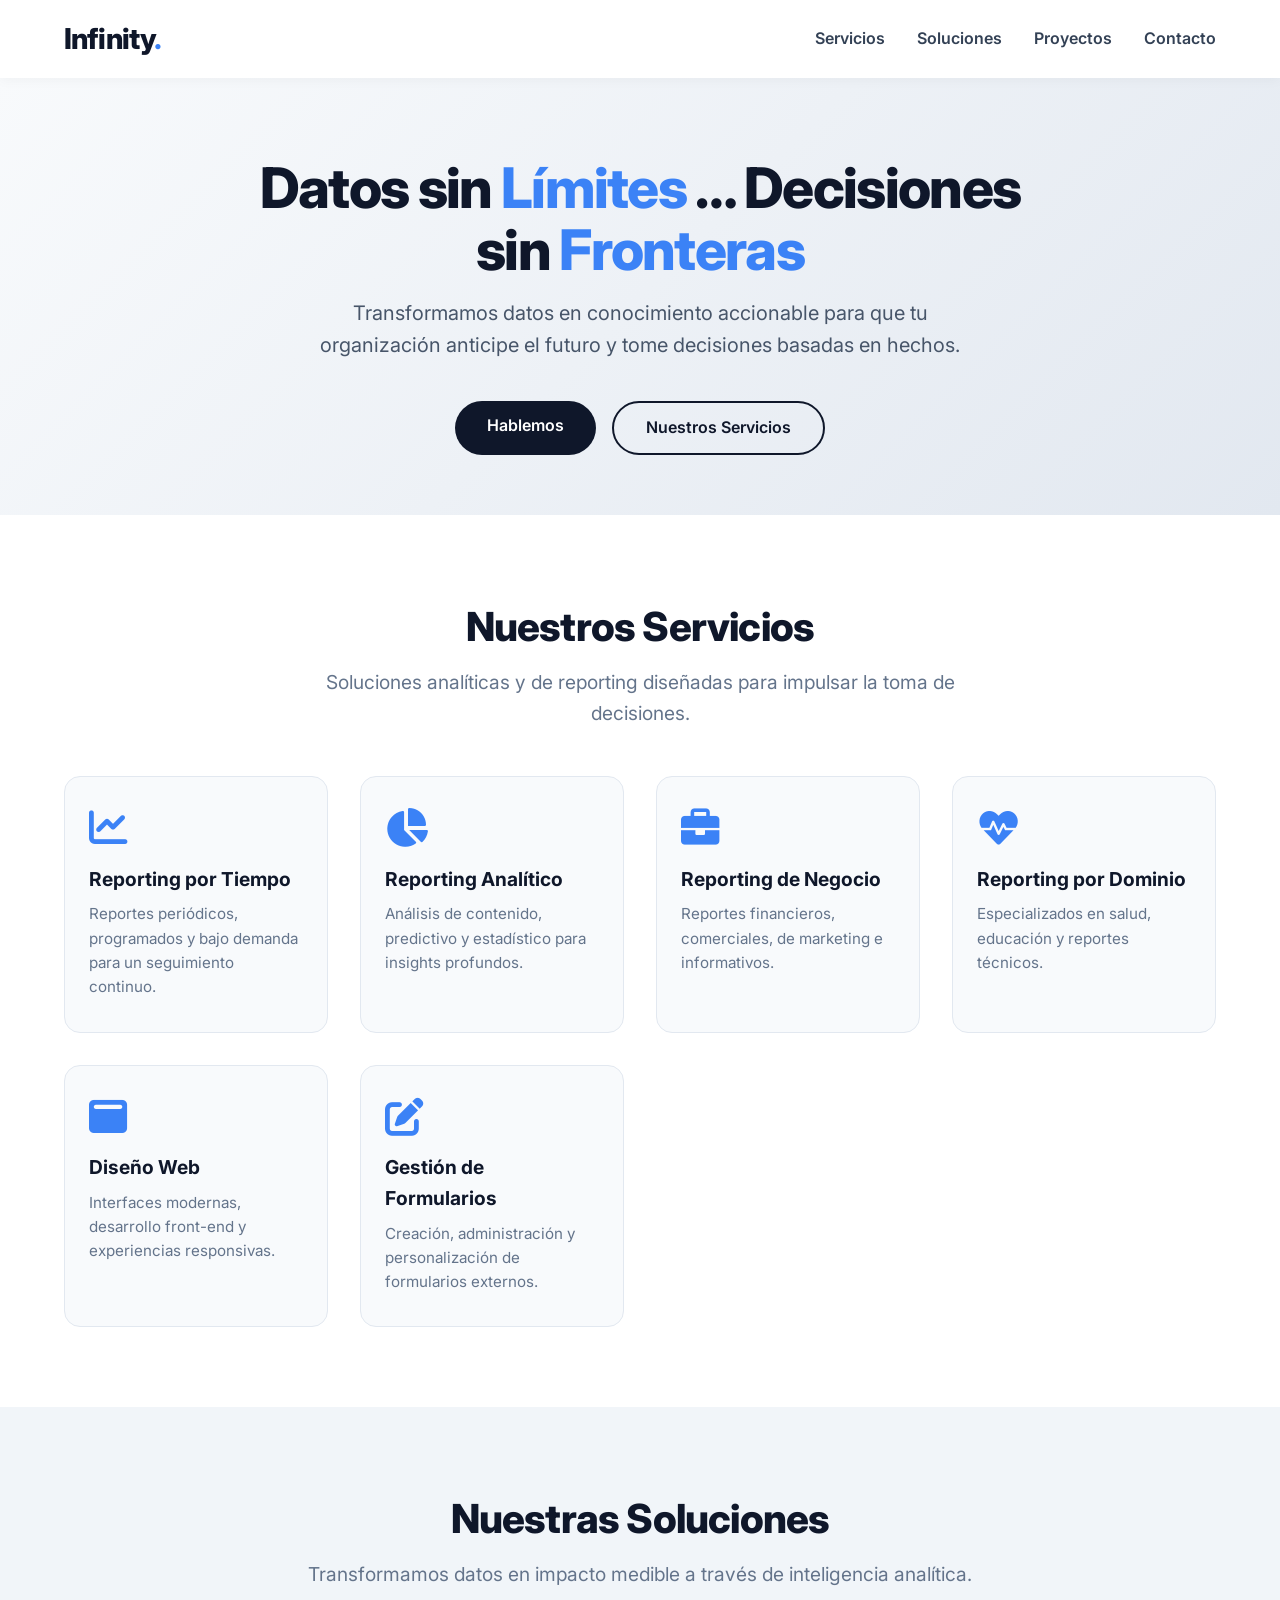
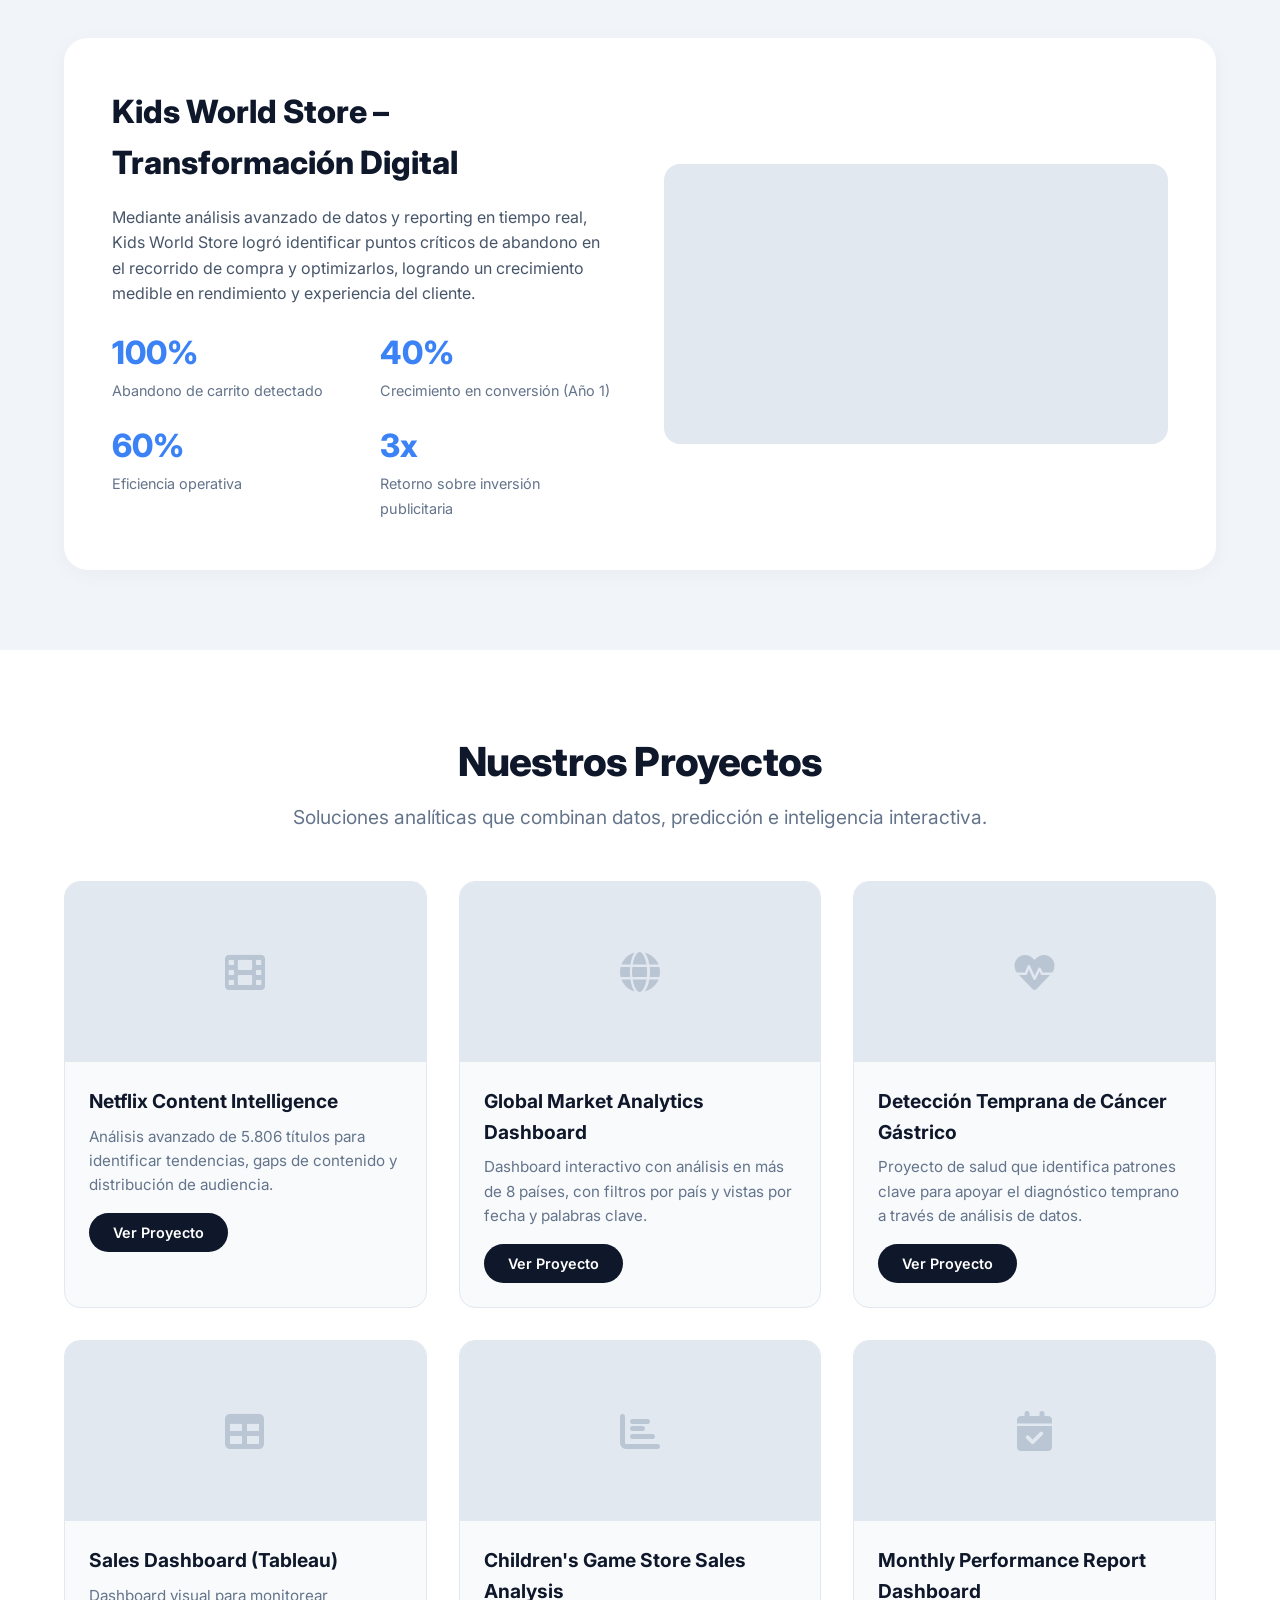
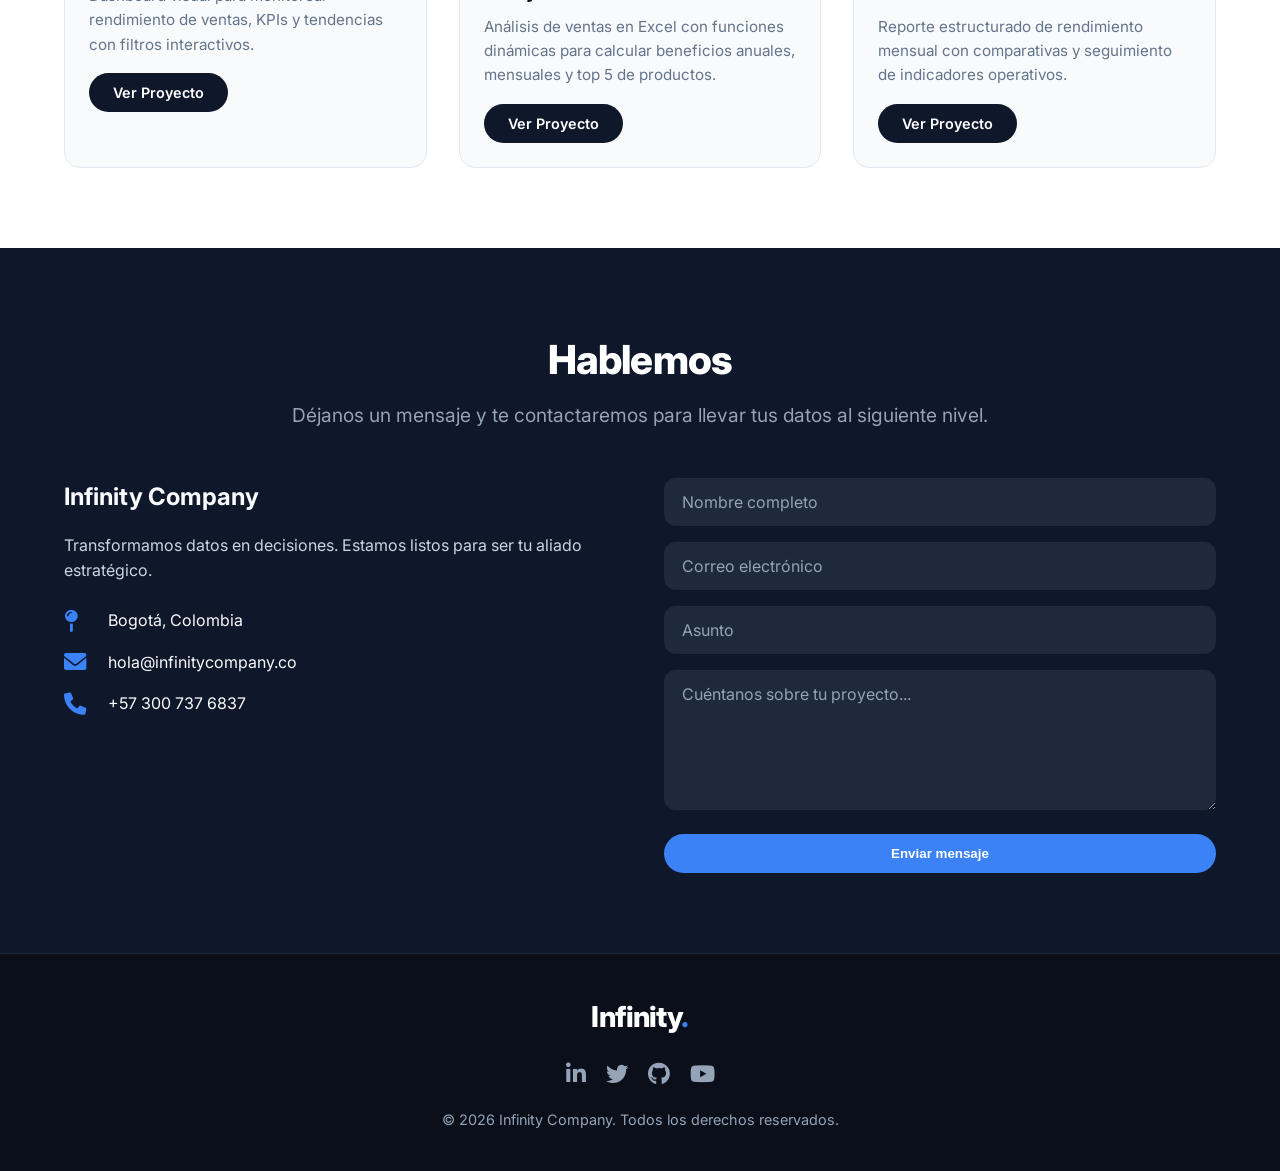
==== Empresa - CORPORACION INFINIDAD/PAGINA INFINITY CORP  2027/PAGINA OFICIAL DESAROLLO/index.html @ 06b318dc "Actusalizacion de archivos de dise��o y fuentes" ====
<!DOCTYPE html>
<html lang="es">
<head>
    <meta charset="UTF-8" />
    <meta name="viewport" content="width=device-width, initial-scale=1.0"/>
    <title>Infinity Company | Datos sin Límites</title>

    <!-- Google Fonts -->
    <link rel="preconnect" href="https://fonts.googleapis.com" />
    <link rel="preconnect" href="https://fonts.gstatic.com" crossorigin />
    <link href="https://fonts.googleapis.com/css2?family=Inter:opsz,wght@14..32,400;14..32,600;14..32,700;14..32,800&display=swap" rel="stylesheet" />

    <!-- Font Awesome (Iconos) -->
    <link rel="stylesheet" href="https://cdnjs.cloudflare.com/ajax/libs/font-awesome/6.0.0-beta3/css/all.min.css" />

    <style>
        /* ================================================================
               RESET Y BASE
            ================================================================ */
        *,
        *::before,
        *::after {
            margin: 0;
            padding: 0;
            box-sizing: border-box;
        }

        html {
            scroll-behavior: smooth;
        }

        body {
            font-family: 'Inter', sans-serif;
            font-size: 16px;
            line-height: 1.6;
            color: #1e293b;
            background-color: #f8fafc;
        }

        a {
            text-decoration: none;
            color: inherit;
        }

        img {
            max-width: 100%;
            display: block;
        }

        .container {
            max-width: 1200px;
            margin: 0 auto;
            padding: 0 24px;
        }

        /* ================================================================
               TIPOGRAFÍA
            ================================================================ */
        .section-title {
            font-size: 2.5rem;
            font-weight: 800;
            text-align: center;
            margin-bottom: 0.5rem;
            color: #0f172a;
            letter-spacing: -0.02em;
        }

        .section-subtitle {
            text-align: center;
            font-size: 1.2rem;
            color: #64748b;
            max-width: 700px;
            margin: 0 auto 3rem auto;
        }

        /* ================================================================
               BOTÓN
            ================================================================ */
        .btn {
            display: inline-block;
            padding: 12px 32px;
            border-radius: 50px;
            font-weight: 600;
            transition: all 0.3s ease;
            border: none;
            cursor: pointer;
        }

        .btn-primary {
            background: #0f172a;
            color: #fff;
        }

        .btn-primary:hover {
            background: #1e293b;
            transform: translateY(-2px);
            box-shadow: 0 8px 20px rgba(15, 23, 42, 0.15);
        }

        .btn-outline {
            background: transparent;
            color: #0f172a;
            border: 2px solid #0f172a;
        }

        .btn-outline:hover {
            background: #0f172a;
            color: #fff;
            transform: translateY(-2px);
        }

        /* ================================================================
               HEADER / NAVEGACIÓN
            ================================================================ */
        .header {
            background: #ffffff;
            box-shadow: 0 2px 12px rgba(0, 0, 0, 0.04);
            position: sticky;
            top: 0;
            z-index: 100;
            padding: 16px 0;
        }

        .header .container {
            display: flex;
            justify-content: space-between;
            align-items: center;
        }

        .logo {
            font-size: 1.8rem;
            font-weight: 800;
            color: #0f172a;
            letter-spacing: -0.03em;
        }

        .logo span {
            color: #3b82f6;
        }

        .nav-links {
            display: flex;
            gap: 32px;
            list-style: none;
            font-weight: 600;
        }

        .nav-links a {
            color: #334155;
            transition: color 0.3s ease;
        }

        .nav-links a:hover {
            color: #3b82f6;
        }

        /* ================================================================
               HERO
            ================================================================ */
        .hero {
            padding: 80px 0 60px;
            background: linear-gradient(135deg, #f8fafc 0%, #e2e8f0 100%);
            text-align: center;
        }

        .hero h1 {
            font-size: 3.5rem;
            font-weight: 800;
            line-height: 1.1;
            color: #0f172a;
            max-width: 800px;
            margin: 0 auto 1rem;
            letter-spacing: -0.03em;
        }

        .hero h1 span {
            color: #3b82f6;
        }

        .hero p {
            font-size: 1.25rem;
            color: #475569;
            max-width: 700px;
            margin: 0 auto 2.5rem;
        }

        .hero .btn-group {
            display: flex;
            gap: 16px;
            justify-content: center;
            flex-wrap: wrap;
        }

        /* ================================================================
               SERVICIOS
            ================================================================ */
        .services {
            padding: 80px 0;
            background: #ffffff;
        }

        .services-grid {
            display: grid;
            grid-template-columns: repeat(auto-fit, minmax(260px, 1fr));
            gap: 32px;
            margin-top: 20px;
        }

        .service-card {
            background: #f8fafc;
            padding: 32px 24px;
            border-radius: 16px;
            transition: all 0.3s ease;
            border: 1px solid #e2e8f0;
        }

        .service-card:hover {
            transform: translateY(-6px);
            box-shadow: 0 12px 30px rgba(0, 0, 0, 0.06);
            border-color: #3b82f6;
        }

        .service-card i {
            font-size: 2.4rem;
            color: #3b82f6;
            margin-bottom: 16px;
        }

        .service-card h3 {
            font-size: 1.2rem;
            font-weight: 700;
            margin-bottom: 8px;
            color: #0f172a;
        }

        .service-card p {
            color: #64748b;
            font-size: 0.95rem;
        }

        /* ================================================================
               SOLUCIONES / CASO DE ÉXITO
            ================================================================ */
        .solutions {
            padding: 80px 0;
            background: #f1f5f9;
        }

        .success-story {
            display: grid;
            grid-template-columns: 1fr 1fr;
            gap: 48px;
            align-items: center;
            background: #ffffff;
            border-radius: 24px;
            padding: 48px;
            box-shadow: 0 4px 20px rgba(0, 0, 0, 0.04);
        }

        .success-story .content h2 {
            font-size: 2rem;
            font-weight: 800;
            color: #0f172a;
            margin-bottom: 16px;
        }

        .success-story .content p {
            color: #475569;
            margin-bottom: 20px;
        }

        .stats-grid {
            display: grid;
            grid-template-columns: 1fr 1fr;
            gap: 16px 32px;
            margin-top: 20px;
        }

        .stat-item .number {
            font-size: 2rem;
            font-weight: 800;
            color: #3b82f6;
            display: block;
        }

        .stat-item .label {
            font-size: 0.9rem;
            color: #64748b;
        }

        .success-story .image-placeholder {
            background: #e2e8f0;
            border-radius: 16px;
            height: 280px;
            display: flex;
            align-items: center;
            justify-content: center;
            color: #94a3b8;
            font-weight: 600;
        }

        /* ================================================================
               PROYECTOS
            ================================================================ */
        .projects {
            padding: 80px 0;
            background: #ffffff;
        }

        .projects-grid {
            display: grid;
            grid-template-columns: repeat(auto-fit, minmax(300px, 1fr));
            gap: 32px;
        }

        .project-card {
            background: #f8fafc;
            border-radius: 16px;
            overflow: hidden;
            border: 1px solid #e2e8f0;
            transition: all 0.3s ease;
        }

        .project-card:hover {
            transform: translateY(-4px);
            box-shadow: 0 12px 30px rgba(0, 0, 0, 0.06);
        }

        .project-card .card-img {
            height: 180px;
            background: #e2e8f0;
            display: flex;
            align-items: center;
            justify-content: center;
            color: #94a3b8;
            font-weight: 600;
        }

        .project-card .card-body {
            padding: 24px;
        }

        .project-card .card-body h3 {
            font-size: 1.2rem;
            font-weight: 700;
            color: #0f172a;
            margin-bottom: 8px;
        }

        .project-card .card-body p {
            color: #64748b;
            font-size: 0.95rem;
            margin-bottom: 16px;
        }

        .project-card .card-body .btn {
            padding: 8px 24px;
            font-size: 0.9rem;
        }

        /* ================================================================
               CONTACTO
            ================================================================ */
        .contact {
            padding: 80px 0;
            background: #0f172a;
            color: #f8fafc;
        }

        .contact .section-title {
            color: #fff;
        }

        .contact .section-subtitle {
            color: #94a3b8;
        }

        .contact-wrapper {
            display: grid;
            grid-template-columns: 1fr 1fr;
            gap: 48px;
            align-items: start;
            margin-top: 20px;
        }

        .contact-info h3 {
            font-size: 1.5rem;
            margin-bottom: 16px;
        }

        .contact-info p {
            color: #cbd5e1;
            margin-bottom: 24px;
        }

        .contact-info .detail {
            display: flex;
            align-items: center;
            gap: 16px;
            margin-bottom: 16px;
        }

        .contact-info .detail i {
            font-size: 1.4rem;
            color: #3b82f6;
            width: 28px;
        }

        .contact-form input,
        .contact-form textarea {
            width: 100%;
            padding: 14px 18px;
            border-radius: 12px;
            border: none;
            background: #1e293b;
            color: #fff;
            font-family: inherit;
            margin-bottom: 16px;
            font-size: 1rem;
        }

        .contact-form input::placeholder,
        .contact-form textarea::placeholder {
            color: #94a3b8;
        }

        .contact-form textarea {
            min-height: 140px;
            resize: vertical;
        }

        .contact-form .btn {
            background: #3b82f6;
            color: #fff;
            width: 100%;
            text-align: center;
        }

        .contact-form .btn:hover {
            background: #2563eb;
        }

        /* ================================================================
               FOOTER
            ================================================================ */
        .footer {
            background: #0a0f1a;
            padding: 40px 0;
            text-align: center;
            color: #94a3b8;
            border-top: 1px solid #1e293b;
        }

        .footer .logo {
            color: #fff;
            margin-bottom: 8px;
        }

        .footer .socials {
            display: flex;
            gap: 20px;
            justify-content: center;
            margin: 16px 0;
        }

        .footer .socials a {
            color: #94a3b8;
            font-size: 1.4rem;
            transition: color 0.3s ease;
        }

        .footer .socials a:hover {
            color: #3b82f6;
        }

        /* ================================================================
               RESPONSIVE
            ================================================================ */
        @media (max-width: 992px) {
            .success-story {
                grid-template-columns: 1fr;
                padding: 32px;
            }

            .contact-wrapper {
                grid-template-columns: 1fr;
            }
        }

        @media (max-width: 768px) {
            .hero h1 {
                font-size: 2.5rem;
            }

            .section-title {
                font-size: 2rem;
            }

            .nav-links {
                display: none;
            }

            .stats-grid {
                grid-template-columns: 1fr 1fr;
            }

            .services-grid {
                grid-template-columns: 1fr 1fr;
            }
        }

        @media (max-width: 480px) {
            .services-grid {
                grid-template-columns: 1fr;
            }

            .projects-grid {
                grid-template-columns: 1fr;
            }

            .hero .btn-group {
                flex-direction: column;
                align-items: center;
            }

            .hero h1 {
                font-size: 2rem;
            }
        }
    </style>
</head>
<body>

    <!-- ============================== -->
    <!-- HEADER                         -->
    <!-- ============================== -->
    <header class="header">
        <div class="container">
            <a href="#" class="logo">Infinity<span>.</span></a>
            <ul class="nav-links">
                <li><a href="#services">Servicios</a></li>
                <li><a href="#solutions">Soluciones</a></li>
                <li><a href="#projects">Proyectos</a></li>
                <li><a href="#contact">Contacto</a></li>
            </ul>
        </div>
    </header>

    <!-- ============================== -->
    <!-- HERO                           -->
    <!-- ============================== -->
    <section class="hero">
        <div class="container">
            <h1>Datos sin <span>Límites</span> … Decisiones sin <span>Fronteras</span></h1>
            <p>Transformamos datos en conocimiento accionable para que tu organización anticipe el futuro y tome decisiones basadas en hechos.</p>
            <div class="btn-group">
                <a href="#contact" class="btn btn-primary">Hablemos</a>
                <a href="#services" class="btn btn-outline">Nuestros Servicios</a>
            </div>
        </div>
    </section>

    <!-- ============================== -->
    <!-- SERVICIOS                      -->
    <!-- ============================== -->
    <section class="services" id="services">
        <div class="container">
            <h2 class="section-title">Nuestros Servicios</h2>
            <p class="section-subtitle">Soluciones analíticas y de reporting diseñadas para impulsar la toma de decisiones.</p>

            <div class="services-grid">
                <div class="service-card">
                    <i class="fas fa-chart-line"></i>
                    <h3>Reporting por Tiempo</h3>
                    <p>Reportes periódicos, programados y bajo demanda para un seguimiento continuo.</p>
                </div>
                <div class="service-card">
                    <i class="fas fa-chart-pie"></i>
                    <h3>Reporting Analítico</h3>
                    <p>Análisis de contenido, predictivo y estadístico para insights profundos.</p>
                </div>
                <div class="service-card">
                    <i class="fas fa-briefcase"></i>
                    <h3>Reporting de Negocio</h3>
                    <p>Reportes financieros, comerciales, de marketing e informativos.</p>
                </div>
                <div class="service-card">
                    <i class="fas fa-heartbeat"></i>
                    <h3>Reporting por Dominio</h3>
                    <p>Especializados en salud, educación y reportes técnicos.</p>
                </div>
                <div class="service-card">
                    <i class="fas fa-window-maximize"></i>
                    <h3>Diseño Web</h3>
                    <p>Interfaces modernas, desarrollo front-end y experiencias responsivas.</p>
                </div>
                <div class="service-card">
                    <i class="fas fa-edit"></i>
                    <h3>Gestión de Formularios</h3>
                    <p>Creación, administración y personalización de formularios externos.</p>
                </div>
            </div>
        </div>
    </section>

    <!-- ============================== -->
    <!-- SOLUCIONES / CASO DE ÉXITO    -->
    <!-- ============================== -->
    <section class="solutions" id="solutions">
        <div class="container">
            <h2 class="section-title">Nuestras Soluciones</h2>
            <p class="section-subtitle">Transformamos datos en impacto medible a través de inteligencia analítica.</p>

            <div class="success-story">
                <div class="content">
                    <h2>Kids World Store – Transformación Digital</h2>
                    <p>Mediante análisis avanzado de datos y reporting en tiempo real, Kids World Store logró identificar puntos críticos de abandono en el recorrido de compra y optimizarlos, logrando un crecimiento medible en rendimiento y experiencia del cliente.</p>
                    <div class="stats-grid">
                        <div class="stat-item">
                            <span class="number">100%</span>
                            <span class="label">Abandono de carrito detectado</span>
                        </div>
                        <div class="stat-item">
                            <span class="number">40%</span>
                            <span class="label">Crecimiento en conversión (Año 1)</span>
                        </div>
                        <div class="stat-item">
                            <span class="number">60%</span>
                            <span class="label">Eficiencia operativa</span>
                        </div>
                        <div class="stat-item">
                            <span class="number">3x</span>
                            <span class="label">Retorno sobre inversión publicitaria</span>
                        </div>
                    </div>
                </div>
                <div class="image-placeholder">
                    <i class="fas fa-chart-simple" style="font-size:4rem; opacity:0.5;"></i>
                </div>
            </div>
        </div>
    </section>

    <!-- ============================== -->
    <!-- PROYECTOS                      -->
    <!-- ============================== -->
    <section class="projects" id="projects">
        <div class="container">
            <h2 class="section-title">Nuestros Proyectos</h2>
            <p class="section-subtitle">Soluciones analíticas que combinan datos, predicción e inteligencia interactiva.</p>

            <div class="projects-grid">

                <!-- Proyecto 1 -->
                <div class="project-card">
                    <div class="card-img">
                        <i class="fas fa-film" style="font-size:2.5rem; opacity:0.5;"></i>
                    </div>
                    <div class="card-body">
                        <h3>Netflix Content Intelligence</h3>
                        <p>Análisis avanzado de 5.806 títulos para identificar tendencias, gaps de contenido y distribución de audiencia.</p>
                        <a href="#" class="btn btn-primary" style="padding:8px 24px; font-size:0.9rem;">Ver Proyecto</a>
                    </div>
                </div>

                <!-- Proyecto 2 -->
                <div class="project-card">
                    <div class="card-img">
                        <i class="fas fa-globe" style="font-size:2.5rem; opacity:0.5;"></i>
                    </div>
                    <div class="card-body">
                        <h3>Global Market Analytics Dashboard</h3>
                        <p>Dashboard interactivo con análisis en más de 8 países, con filtros por país y vistas por fecha y palabras clave.</p>
                        <a href="#" class="btn btn-primary" style="padding:8px 24px; font-size:0.9rem;">Ver Proyecto</a>
                    </div>
                </div>

                <!-- Proyecto 3 -->
                <div class="project-card">
                    <div class="card-img">
                        <i class="fas fa-heartbeat" style="font-size:2.5rem; opacity:0.5;"></i>
                    </div>
                    <div class="card-body">
                        <h3>Detección Temprana de Cáncer Gástrico</h3>
                        <p>Proyecto de salud que identifica patrones clave para apoyar el diagnóstico temprano a través de análisis de datos.</p>
                        <a href="#" class="btn btn-primary" style="padding:8px 24px; font-size:0.9rem;">Ver Proyecto</a>
                    </div>
                </div>

                <!-- Proyecto 4 -->
                <div class="project-card">
                    <div class="card-img">
                        <i class="fas fa-table" style="font-size:2.5rem; opacity:0.5;"></i>
                    </div>
                    <div class="card-body">
                        <h3>Sales Dashboard (Tableau)</h3>
                        <p>Dashboard visual para monitorear rendimiento de ventas, KPIs y tendencias con filtros interactivos.</p>
                        <a href="#" class="btn btn-primary" style="padding:8px 24px; font-size:0.9rem;">Ver Proyecto</a>
                    </div>
                </div>

                <!-- Proyecto 5 -->
                <div class="project-card">
                    <div class="card-img">
                        <i class="fas fa-chart-bar" style="font-size:2.5rem; opacity:0.5;"></i>
                    </div>
                    <div class="card-body">
                        <h3>Children's Game Store Sales Analysis</h3>
                        <p>Análisis de ventas en Excel con funciones dinámicas para calcular beneficios anuales, mensuales y top 5 de productos.</p>
                        <a href="#" class="btn btn-primary" style="padding:8px 24px; font-size:0.9rem;">Ver Proyecto</a>
                    </div>
                </div>

                <!-- Proyecto 6 -->
                <div class="project-card">
                    <div class="card-img">
                        <i class="fas fa-calendar-check" style="font-size:2.5rem; opacity:0.5;"></i>
                    </div>
                    <div class="card-body">
                        <h3>Monthly Performance Report Dashboard</h3>
                        <p>Reporte estructurado de rendimiento mensual con comparativas y seguimiento de indicadores operativos.</p>
                        <a href="#" class="btn btn-primary" style="padding:8px 24px; font-size:0.9rem;">Ver Proyecto</a>
                    </div>
                </div>

            </div>
        </div>
    </section>

    <!-- ============================== -->
    <!-- CONTACTO                       -->
    <!-- ============================== -->
    <section class="contact" id="contact">
        <div class="container">
            <h2 class="section-title">Hablemos</h2>
            <p class="section-subtitle">Déjanos un mensaje y te contactaremos para llevar tus datos al siguiente nivel.</p>

            <div class="contact-wrapper">
                <div class="contact-info">
                    <h3>Infinity Company</h3>
                    <p>Transformamos datos en decisiones. Estamos listos para ser tu aliado estratégico.</p>
                    <div class="detail">
                        <i class="fas fa-map-pin"></i>
                        <span>Bogotá, Colombia</span>
                    </div>
                    <div class="detail">
                        <i class="fas fa-envelope"></i>
                        <span>hola@infinitycompany.co</span>
                    </div>
                    <div class="detail">
                        <i class="fas fa-phone"></i>
                        <span>+57 300 737 6837</span>
                    </div>
                </div>

                <div class="contact-form">
                    <form>
                        <input type="text" placeholder="Nombre completo" required />
                        <input type="email" placeholder="Correo electrónico" required />
                        <input type="text" placeholder="Asunto" />
                        <textarea placeholder="Cuéntanos sobre tu proyecto..."></textarea>
                        <button type="submit" class="btn">Enviar mensaje</button>
                    </form>
                </div>
            </div>
        </div>
    </section>

    <!-- ============================== -->
    <!-- FOOTER                         -->
    <!-- ============================== -->
    <footer class="footer">
        <div class="container">
            <a href="#" class="logo">Infinity<span>.</span></a>
            <div class="socials">
                <a href="#" aria-label="LinkedIn"><i class="fab fa-linkedin-in"></i></a>
                <a href="#" aria-label="Twitter"><i class="fab fa-twitter"></i></a>
                <a href="#" aria-label="GitHub"><i class="fab fa-github"></i></a>
                <a href="#" aria-label="YouTube"><i class="fab fa-youtube"></i></a>
            </div>
            <p style="margin-top:16px; font-size:0.9rem;">&copy; 2026 Infinity Company. Todos los derechos reservados.</p>
        </div>
    </footer>

</body>
</html>
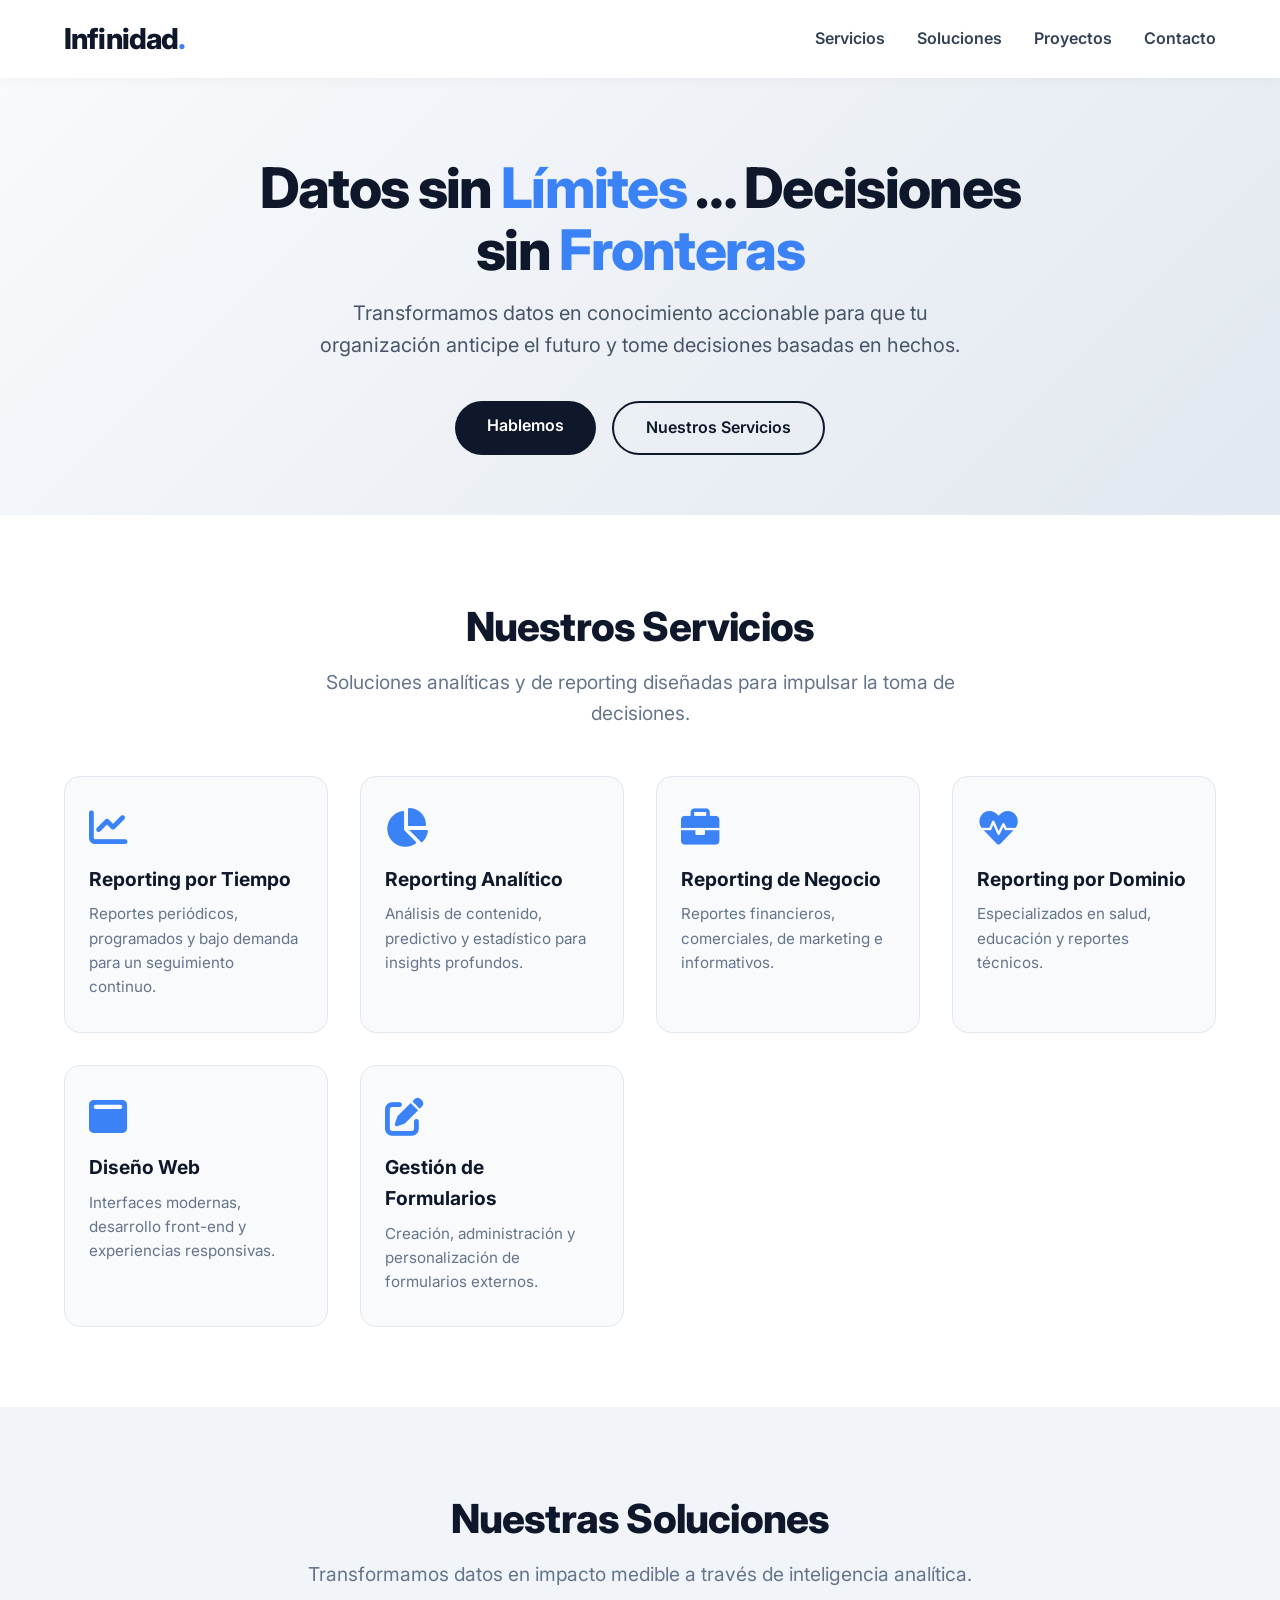
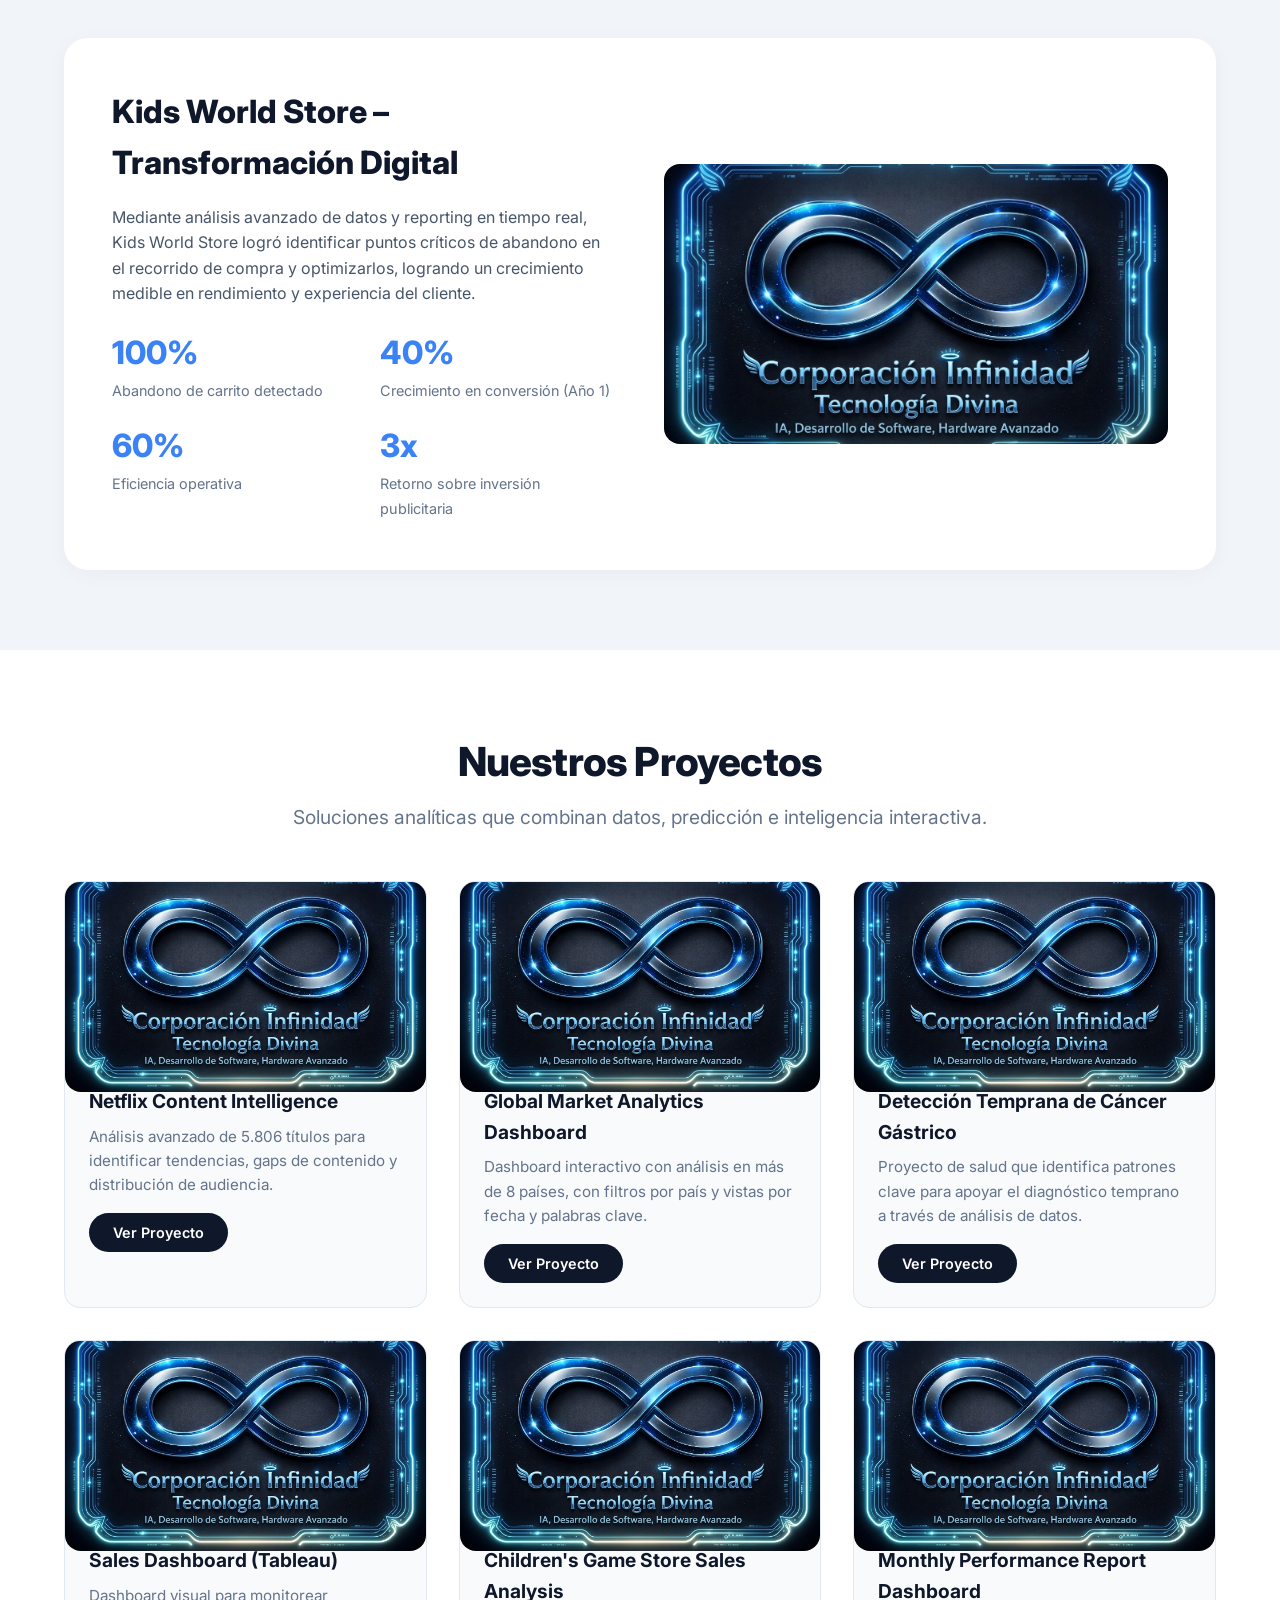
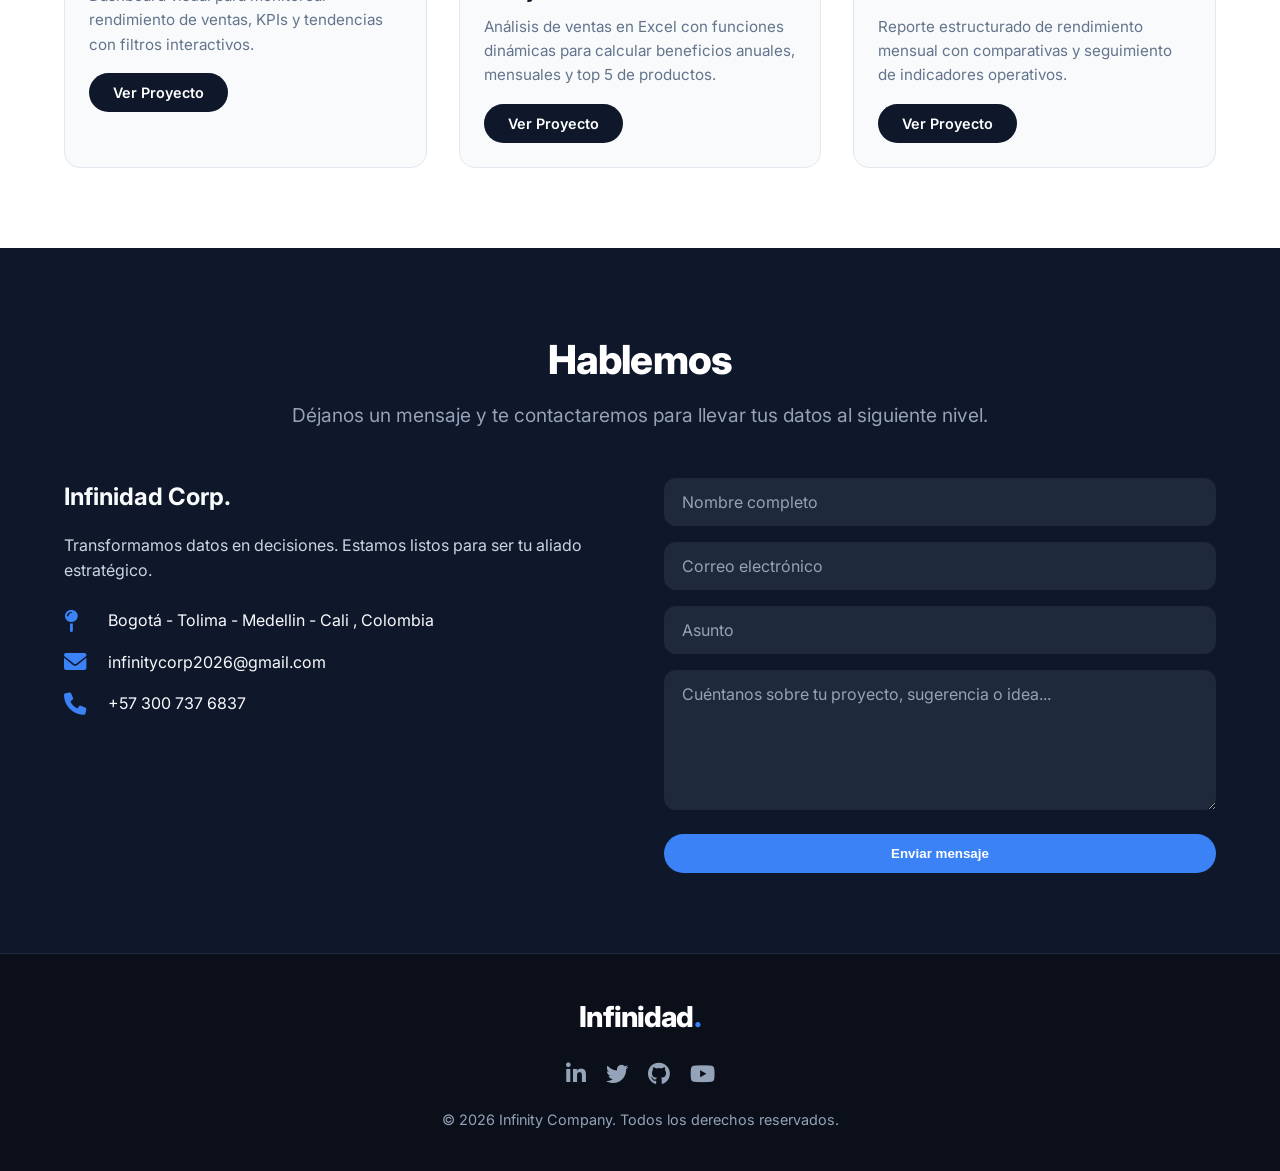
==== commit d0e40ed8: "Actualizacion de sitio web y sistema de denuncias Co-authored-by: Copilot <223556219+Copilot@users.n" ====
--- a/Empresa - CORPORACION INFINIDAD/PAGINA INFINITY CORP  2027/PAGINA OFICIAL DESAROLLO/index.html
+++ b/Empresa - CORPORACION INFINIDAD/PAGINA INFINITY CORP  2027/PAGINA OFICIAL DESAROLLO/index.html
@@ -3,7 +3,7 @@
 <head>
     <meta charset="UTF-8" />
     <meta name="viewport" content="width=device-width, initial-scale=1.0"/>
-    <title>Infinity Company | Datos sin Límites</title>
+    <title>Compañia Infinidad | Datos sin Límites</title>
 
     <!-- Google Fonts -->
     <link rel="preconnect" href="https://fonts.googleapis.com" />
@@ -536,7 +536,7 @@
     <!-- ============================== -->
     <header class="header">
         <div class="container">
-            <a href="#" class="logo">Infinity<span>.</span></a>
+            <a href="#" class="logo">Infinidad<span>.</span></a>
             <ul class="nav-links">
                 <li><a href="#services">Servicios</a></li>
                 <li><a href="#solutions">Soluciones</a></li>
@@ -635,7 +635,8 @@
                     </div>
                 </div>
                 <div class="image-placeholder">
-                    <i class="fas fa-chart-simple" style="font-size:4rem; opacity:0.5;"></i>
+                    <!--<i class="fas fa-chart-simple" style="font-size:4rem; opacity:0.5;"></i>-->
+                    <img src="images/logo_corp_div.jpg" alt="Imagen de caso de éxito" style="border-radius:16px; width:100%; height:100%; object-fit:cover; display:block;" />
                 </div>
             </div>
         </div>
@@ -654,19 +655,28 @@
                 <!-- Proyecto 1 -->
                 <div class="project-card">
                     <div class="card-img">
-                        <i class="fas fa-film" style="font-size:2.5rem; opacity:0.5;"></i>
-                    </div>
+                        <!--<i class="fas fa-film" style="font-size:2.5rem; opacity:0.5;"></i>-->
+                        <div class="image-placeholder">
+                        <img src="images/logo_corp_div.jpg" alt="Imagen de caso de éxito" style="border-radius:16px; width:100%; height:100%; object-fit:cover; display:block;" />
+                       </div>
+                    </div>
+
                     <div class="card-body">
                         <h3>Netflix Content Intelligence</h3>
                         <p>Análisis avanzado de 5.806 títulos para identificar tendencias, gaps de contenido y distribución de audiencia.</p>
                         <a href="#" class="btn btn-primary" style="padding:8px 24px; font-size:0.9rem;">Ver Proyecto</a>
                     </div>
+
+                    
                 </div>
 
                 <!-- Proyecto 2 -->
                 <div class="project-card">
-                    <div class="card-img">
-                        <i class="fas fa-globe" style="font-size:2.5rem; opacity:0.5;"></i>
+                     <div class="card-img">
+                        <!--<i class="fas fa-film" style="font-size:2.5rem; opacity:0.5;"></i>-->
+                        <div class="image-placeholder">
+                        <img src="images/logo_corp_div.jpg" alt="Imagen de caso de éxito" style="border-radius:16px; width:100%; height:100%; object-fit:cover; display:block;" />
+                       </div>
                     </div>
                     <div class="card-body">
                         <h3>Global Market Analytics Dashboard</h3>
@@ -677,8 +687,11 @@
 
                 <!-- Proyecto 3 -->
                 <div class="project-card">
-                    <div class="card-img">
-                        <i class="fas fa-heartbeat" style="font-size:2.5rem; opacity:0.5;"></i>
+  <div class="card-img">
+                        <!--<i class="fas fa-film" style="font-size:2.5rem; opacity:0.5;"></i>-->
+                        <div class="image-placeholder">
+                        <img src="images/logo_corp_div.jpg" alt="Imagen de caso de éxito" style="border-radius:16px; width:100%; height:100%; object-fit:cover; display:block;" />
+                       </div>
                     </div>
                     <div class="card-body">
                         <h3>Detección Temprana de Cáncer Gástrico</h3>
@@ -689,8 +702,11 @@
 
                 <!-- Proyecto 4 -->
                 <div class="project-card">
-                    <div class="card-img">
-                        <i class="fas fa-table" style="font-size:2.5rem; opacity:0.5;"></i>
+                 <div class="card-img">
+                        <!--<i class="fas fa-film" style="font-size:2.5rem; opacity:0.5;"></i>-->
+                        <div class="image-placeholder">
+                        <img src="images/logo_corp_div.jpg" alt="Imagen de caso de éxito" style="border-radius:16px; width:100%; height:100%; object-fit:cover; display:block;" />
+                       </div>
                     </div>
                     <div class="card-body">
                         <h3>Sales Dashboard (Tableau)</h3>
@@ -701,8 +717,11 @@
 
                 <!-- Proyecto 5 -->
                 <div class="project-card">
-                    <div class="card-img">
-                        <i class="fas fa-chart-bar" style="font-size:2.5rem; opacity:0.5;"></i>
+                     <div class="card-img">
+                        <!--<i class="fas fa-film" style="font-size:2.5rem; opacity:0.5;"></i>-->
+                        <div class="image-placeholder">
+                        <img src="images/logo_corp_div.jpg" alt="Imagen de caso de éxito" style="border-radius:16px; width:100%; height:100%; object-fit:cover; display:block;" />
+                       </div>
                     </div>
                     <div class="card-body">
                         <h3>Children's Game Store Sales Analysis</h3>
@@ -714,7 +733,10 @@
                 <!-- Proyecto 6 -->
                 <div class="project-card">
                     <div class="card-img">
-                        <i class="fas fa-calendar-check" style="font-size:2.5rem; opacity:0.5;"></i>
+                        <!--<i class="fas fa-film" style="font-size:2.5rem; opacity:0.5;"></i>-->
+                        <div class="image-placeholder">
+                        <img src="images/logo_corp_div.jpg" alt="Imagen de caso de éxito" style="border-radius:16px; width:100%; height:100%; object-fit:cover; display:block;" />
+                       </div>
                     </div>
                     <div class="card-body">
                         <h3>Monthly Performance Report Dashboard</h3>
@@ -737,15 +759,15 @@
 
             <div class="contact-wrapper">
                 <div class="contact-info">
-                    <h3>Infinity Company</h3>
+                    <h3>Infinidad Corp.</h3>
                     <p>Transformamos datos en decisiones. Estamos listos para ser tu aliado estratégico.</p>
                     <div class="detail">
                         <i class="fas fa-map-pin"></i>
-                        <span>Bogotá, Colombia</span>
+                        <span>Bogotá - Tolima - Medellin - Cali , Colombia</span>
                     </div>
                     <div class="detail">
                         <i class="fas fa-envelope"></i>
-                        <span>hola@infinitycompany.co</span>
+                        <span>infinitycorp2026@gmail.com</span>
                     </div>
                     <div class="detail">
                         <i class="fas fa-phone"></i>
@@ -758,7 +780,7 @@
                         <input type="text" placeholder="Nombre completo" required />
                         <input type="email" placeholder="Correo electrónico" required />
                         <input type="text" placeholder="Asunto" />
-                        <textarea placeholder="Cuéntanos sobre tu proyecto..."></textarea>
+                        <textarea placeholder="Cuéntanos sobre tu proyecto, sugerencia o idea..."></textarea>
                         <button type="submit" class="btn">Enviar mensaje</button>
                     </form>
                 </div>
@@ -771,7 +793,7 @@
     <!-- ============================== -->
     <footer class="footer">
         <div class="container">
-            <a href="#" class="logo">Infinity<span>.</span></a>
+            <a href="#" class="logo">Infinidad<span>.</span></a>
             <div class="socials">
                 <a href="#" aria-label="LinkedIn"><i class="fab fa-linkedin-in"></i></a>
                 <a href="#" aria-label="Twitter"><i class="fab fa-twitter"></i></a>
